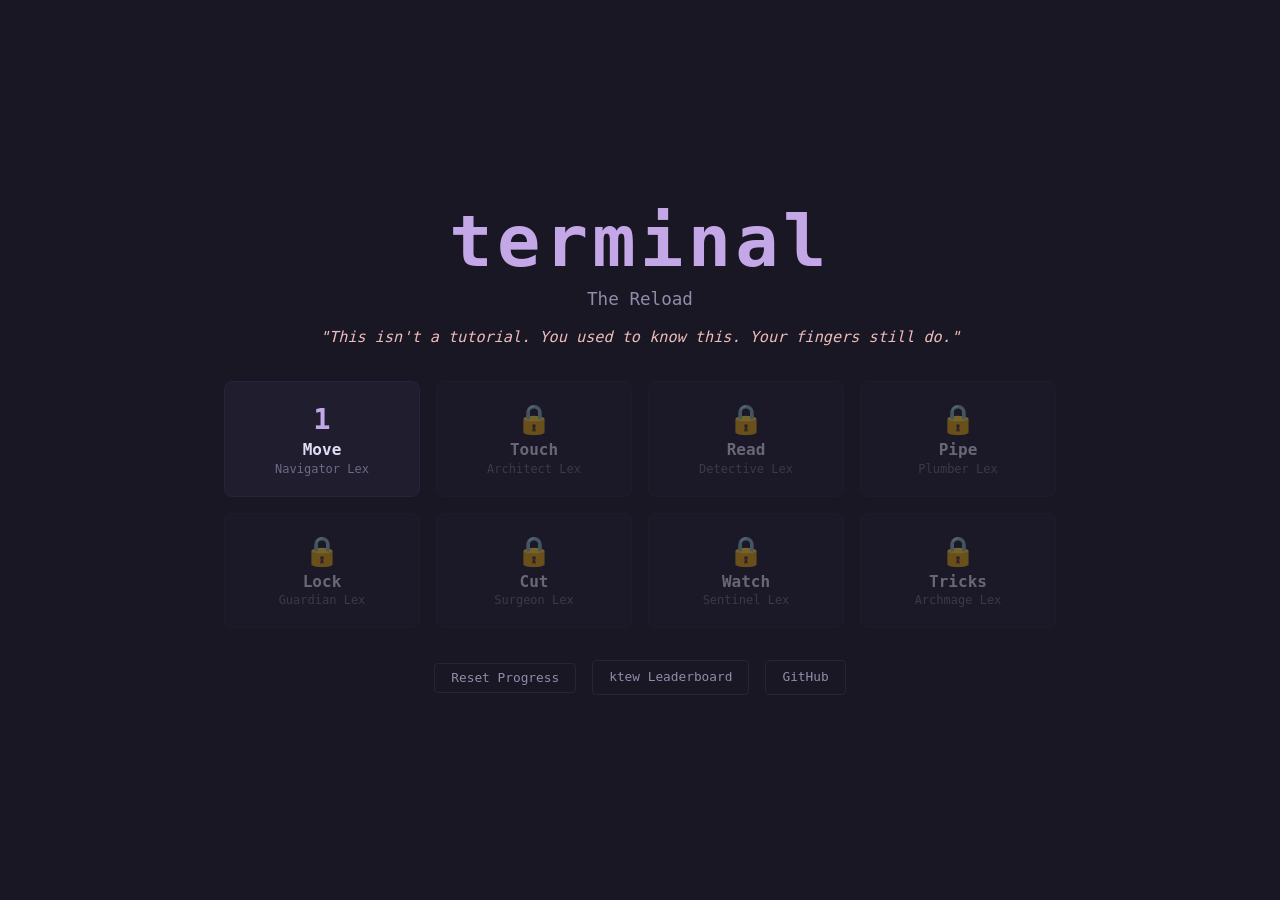
==== site/terminal/index.html @ b8ad7b76 "Add speedrun leaderboard site and Terminal: The Reload interactive game Leaderboard site for ktew sp" ====
<!DOCTYPE html>
<html lang="en">
<head>
  <meta charset="UTF-8">
  <meta name="viewport" content="width=device-width, initial-scale=1.0">
  <title>Terminal: The Reload</title>
  <meta name="description" content="This isn't a tutorial. It's a reload. An interactive terminal game for people who used to know Unix.">
  <meta property="og:title" content="Terminal: The Reload">
  <meta property="og:description" content="This isn't a tutorial. It's a reload.">
  <meta property="og:type" content="website">
  <link rel="stylesheet" href="style.css">
</head>
<body>

  <!-- ═══ Level Select Screen ═══ -->
  <div id="level-select" class="screen active">
    <div class="ls-hero">
      <h1>terminal</h1>
      <p class="subtitle">The Reload</p>
      <p class="tagline">"This isn't a tutorial. You used to know this. Your fingers still do."</p>
    </div>
    <div id="level-select-grid"></div>
    <div class="ls-footer">
      <button id="btn-reset-progress">Reset Progress</button>
      <a href="../index.html">ktew Leaderboard</a>
      <a href="https://github.com/KitSutliff/ktew" target="_blank" rel="noopener">GitHub</a>
    </div>
  </div>

  <!-- ═══ Game Screen ═══ -->
  <div id="game-screen" class="screen">

    <!-- Sidebar with chibi + level info -->
    <div class="game-sidebar">
      <div class="game-chibi-wrap">
        <img id="game-chibi" class="game-chibi" src="chibi-move.png" alt="Lex">
      </div>
      <div id="game-level-name">Level 1: Move</div>
      <div id="game-level-subtitle">Navigator Lex</div>
      <div id="challenge-counter">1/4</div>
      <p class="sidebar-hint">Type <kbd>hint</kbd> for a nudge<br><kbd>hint</kbd> twice for the answer</p>
      <button id="btn-back-to-levels" class="sidebar-btn">Back to Levels</button>
    </div>

    <!-- Terminal -->
    <div class="game-terminal-wrap">
      <div class="terminal-bar">
        <div class="terminal-dots">
          <span class="terminal-dot red"></span>
          <span class="terminal-dot yellow"></span>
          <span class="terminal-dot green"></span>
        </div>
        <span class="terminal-title">kit@reload — zsh</span>
      </div>
      <div id="terminal-output"><div id="terminal-output-inner"></div></div>
      <div class="terminal-input-row">
        <span class="terminal-prompt" id="terminal-prompt">kit@reload:~$&nbsp;</span>
        <input type="text" id="terminal-input" autofocus spellcheck="false" autocomplete="off">
      </div>
    </div>

  </div>

  <script src="game.js"></script>
</body>
</html>
---- site/terminal/style.css ----
/* Rose Pine palette */
:root {
  --base: #191724;
  --surface: #1f1d2e;
  --overlay: #26233a;
  --muted: #6e6a86;
  --subtle: #908caa;
  --text: #e0def4;
  --love: #eb6f92;
  --gold: #f6c177;
  --rose: #ebbcba;
  --pine: #31748f;
  --foam: #9ccfd8;
  --iris: #c4a7e7;
}

*, *::before, *::after {
  box-sizing: border-box;
  margin: 0;
  padding: 0;
}

html {
  scroll-behavior: smooth;
}

body {
  font-family: 'SF Mono', 'Fira Code', 'JetBrains Mono', 'Cascadia Code', Consolas, monospace;
  background: var(--base);
  color: var(--text);
  line-height: 1.6;
  min-height: 100vh;
  overflow: hidden;
}

/* ═══ Screens ═══ */

.screen {
  display: none;
  width: 100vw;
  height: 100vh;
  flex-direction: column;
}

.screen.active {
  display: flex;
}

/* ═══ Level Select ═══ */

#level-select {
  align-items: center;
  justify-content: center;
  padding: 2rem;
  overflow-y: auto;
}

.ls-hero {
  text-align: center;
  margin-bottom: 2rem;
}

.ls-hero h1 {
  font-size: clamp(2.5rem, 8vw, 4.5rem);
  color: var(--iris);
  letter-spacing: 0.06em;
  font-weight: 700;
  line-height: 1;
  margin-bottom: 0.5rem;
}

.ls-hero .subtitle {
  color: var(--subtle);
  font-size: clamp(0.85rem, 2vw, 1.1rem);
  margin-bottom: 0.75rem;
}

.ls-hero .tagline {
  color: var(--rose);
  font-style: italic;
  font-size: clamp(0.8rem, 1.8vw, 0.95rem);
}

#level-select-grid {
  display: grid;
  grid-template-columns: repeat(auto-fill, minmax(10rem, 1fr));
  gap: 1rem;
  max-width: 52rem;
  width: 100%;
  margin-bottom: 2rem;
}

.level-card {
  background: var(--surface);
  border: 1px solid var(--overlay);
  border-radius: 8px;
  padding: 1.25rem;
  text-align: center;
  cursor: pointer;
  font-family: inherit;
  color: var(--text);
  transition: all 0.2s ease;
}

.level-card:hover:not(.locked) {
  border-color: var(--iris);
  background: var(--overlay);
  transform: translateY(-2px);
}

.level-card.completed {
  border-color: var(--foam);
}

.level-card.locked {
  opacity: 0.4;
  cursor: not-allowed;
}

.level-number {
  font-size: 1.8rem;
  font-weight: 700;
  color: var(--iris);
  margin-bottom: 0.25rem;
}

.level-card.completed .level-number {
  color: var(--foam);
}

.level-name {
  font-size: 1rem;
  font-weight: 600;
  color: var(--text);
  margin-bottom: 0.15rem;
}

.level-subtitle {
  font-size: 0.75rem;
  color: var(--muted);
}

.ls-footer {
  display: flex;
  gap: 1rem;
  align-items: center;
  flex-wrap: wrap;
  justify-content: center;
}

.ls-footer button, .ls-footer a {
  background: transparent;
  border: 1px solid var(--overlay);
  color: var(--subtle);
  padding: 0.4rem 1rem;
  border-radius: 4px;
  font-family: inherit;
  font-size: 0.8rem;
  cursor: pointer;
  text-decoration: none;
  transition: all 0.15s ease;
}

.ls-footer button:hover, .ls-footer a:hover {
  color: var(--text);
  border-color: var(--muted);
}

/* ═══ Game Screen ═══ */

#game-screen {
  flex-direction: row;
}

/* Sidebar */

.game-sidebar {
  width: 22rem;
  min-width: 22rem;
  background: var(--surface);
  border-right: 1px solid var(--overlay);
  display: flex;
  flex-direction: column;
  align-items: center;
  padding: 1.5rem 1rem;
  gap: 1rem;
}

.game-chibi-wrap {
  width: 100%;
  display: flex;
  justify-content: center;
  position: relative;
}

.game-chibi {
  width: 100%;
  max-width: 20rem;
  height: auto;
  object-fit: contain;
  border-radius: 8px;
  transition: all 0.3s ease;
}

.game-chibi.chibi-happy {
  animation: chibi-bounce 0.5s ease;
}

.game-chibi.chibi-victory {
  animation: chibi-spin 0.8s ease;
}

.game-chibi.chibi-boss {
  animation: chibi-pulse 1.5s ease infinite;
}

@keyframes chibi-bounce {
  0%, 100% { transform: translateY(0); }
  50% { transform: translateY(-12px); }
}

@keyframes chibi-spin {
  0% { transform: rotate(0deg) scale(1); }
  50% { transform: rotate(10deg) scale(1.05); }
  100% { transform: rotate(0deg) scale(1); }
}

@keyframes chibi-pulse {
  0%, 100% { filter: brightness(1); }
  50% { filter: brightness(1.15); }
}

#game-level-name {
  color: var(--iris);
  font-size: 0.95rem;
  font-weight: 600;
  text-align: center;
}

#game-level-subtitle {
  color: var(--muted);
  font-size: 0.75rem;
  text-align: center;
}

#challenge-counter {
  background: var(--overlay);
  border: 1px solid var(--muted);
  color: var(--text);
  padding: 0.3rem 0.8rem;
  border-radius: 12px;
  font-size: 0.8rem;
  font-weight: 600;
}

#challenge-counter.boss-counter {
  border-color: var(--love);
  color: var(--love);
  background: rgba(235, 111, 146, 0.1);
}

.sidebar-hint {
  color: var(--muted);
  font-size: 0.72rem;
  text-align: center;
  margin-top: auto;
}

.sidebar-hint kbd {
  background: var(--overlay);
  border: 1px solid var(--muted);
  border-radius: 3px;
  padding: 0.05rem 0.3rem;
  font-size: 0.75em;
  font-family: inherit;
  color: var(--foam);
}

.sidebar-btn {
  background: transparent;
  border: 1px solid var(--overlay);
  color: var(--subtle);
  padding: 0.35rem 0.9rem;
  border-radius: 4px;
  font-family: inherit;
  font-size: 0.75rem;
  cursor: pointer;
  transition: all 0.15s ease;
  margin-top: 0.5rem;
}

.sidebar-btn:hover {
  color: var(--text);
  border-color: var(--muted);
}

/* Terminal */

.game-terminal-wrap {
  flex: 1;
  display: flex;
  flex-direction: column;
  min-width: 0;
}

.terminal-bar {
  background: var(--overlay);
  padding: 0.5rem 1rem;
  display: flex;
  align-items: center;
  gap: 0.5rem;
  border-bottom: 1px solid var(--surface);
}

.terminal-dots {
  display: flex;
  gap: 6px;
}

.terminal-dot {
  width: 12px;
  height: 12px;
  border-radius: 50%;
  opacity: 0.8;
}

.terminal-dot.red { background: var(--love); }
.terminal-dot.yellow { background: var(--gold); }
.terminal-dot.green { background: var(--foam); }

.terminal-title {
  color: var(--muted);
  font-size: 0.78rem;
  margin-left: 0.5rem;
}

#terminal-output {
  flex: 1;
  overflow-y: auto;
  padding: 1rem;
  font-size: 0.85rem;
  line-height: 1.5;
  display: flex;
  flex-direction: column;
  justify-content: center;
}

#terminal-output::-webkit-scrollbar {
  width: 6px;
}

#terminal-output::-webkit-scrollbar-track {
  background: var(--base);
}

#terminal-output::-webkit-scrollbar-thumb {
  background: var(--overlay);
  border-radius: 3px;
}

.terminal-input-row {
  display: flex;
  align-items: center;
  padding: 0.5rem 1rem;
  background: var(--surface);
  border-top: 1px solid var(--overlay);
  gap: 0;
}

.terminal-prompt {
  color: var(--foam);
  font-size: 0.85rem;
  white-space: nowrap;
  user-select: none;
}

#terminal-input {
  flex: 1;
  background: transparent;
  border: none;
  color: var(--text);
  font-family: inherit;
  font-size: 0.85rem;
  outline: none;
  padding: 0.25rem 0 0.25rem 0.35rem;
  caret-color: var(--iris);
}

/* ═══ Terminal Output Lines ═══ */

#terminal-output-inner {
  max-width: 52rem;
}

.term-line {
  white-space: pre-wrap;
  word-break: break-word;
}

.term-line.tab-complete {
  color: var(--muted);
  font-size: 0.82rem;
}

.term-line.answer {
  color: var(--love);
  font-weight: 600;
}

.term-line.header {
  color: var(--iris);
  font-weight: 700;
  font-size: 1rem;
}

.term-line.subtitle {
  color: var(--muted);
  font-style: italic;
}

.term-line.intro {
  color: var(--subtle);
}

.term-line.challenge-num {
  color: var(--foam);
  font-weight: 600;
}

.term-line.challenge {
  color: var(--text);
}

.term-line.boss-name {
  color: var(--love);
  font-weight: 700;
  font-size: 1rem;
}

.term-line.input-echo {
  color: var(--subtle);
}

.term-line.output {
  color: var(--text);
}

.term-line.success {
  color: var(--foam);
  font-weight: 600;
}

.term-line.hint {
  color: var(--gold);
  font-style: italic;
}

.term-line.victory {
  color: var(--iris);
}

.term-line.victory-title {
  color: var(--gold);
  font-size: 1.3rem;
  font-weight: 700;
}

/* ═══ Responsive ═══ */

@media (max-width: 768px) {
  #game-screen {
    flex-direction: column;
  }

  .game-sidebar {
    width: 100%;
    min-width: unset;
    flex-direction: row;
    border-right: none;
    border-bottom: 1px solid var(--overlay);
    padding: 0.75rem 1rem;
    gap: 0.75rem;
    overflow-x: auto;
  }

  .game-chibi-wrap {
    width: auto;
  }

  .game-chibi {
    width: 5rem;
    max-width: 5rem;
    height: auto;
  }

  .sidebar-hint {
    display: none;
  }

  #level-select-grid {
    grid-template-columns: repeat(auto-fill, minmax(7rem, 1fr));
    gap: 0.75rem;
  }

  .level-card {
    padding: 0.9rem;
  }
}
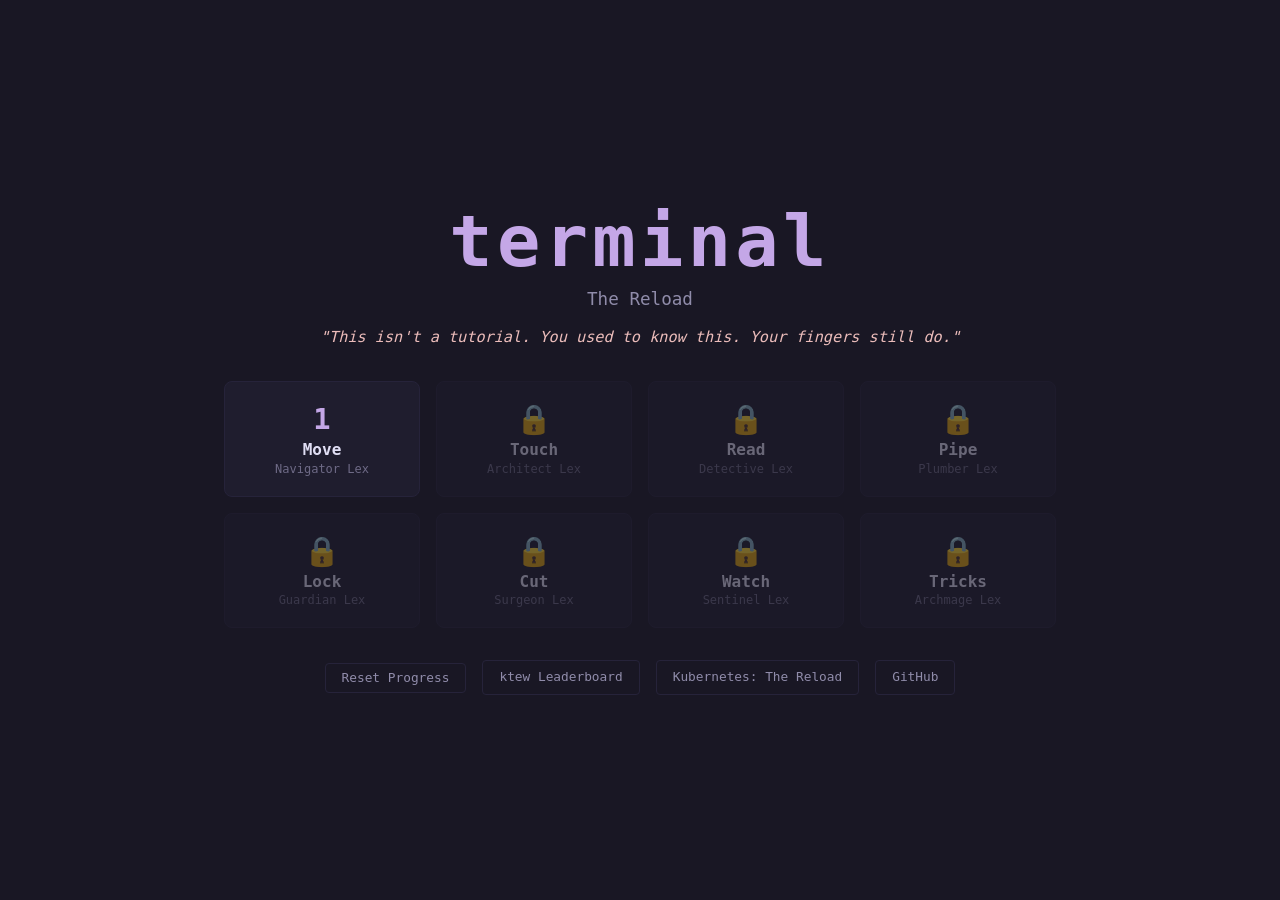
==== commit a52a113a: "Improve Terminal: The Reload game UI and mechanics Co-Authored-By: Claude <noreply@anthropic.com> Ma" ====
--- a/site/terminal/index.html
+++ b/site/terminal/index.html
@@ -23,6 +23,7 @@
     <div class="ls-footer">
       <button id="btn-reset-progress">Reset Progress</button>
       <a href="../index.html">ktew Leaderboard</a>
+      <a href="../kubernetes/index.html">Kubernetes: The Reload</a>
       <a href="https://github.com/KitSutliff/ktew" target="_blank" rel="noopener">GitHub</a>
     </div>
   </div>
@@ -38,6 +39,7 @@
       <div id="game-level-name">Level 1: Move</div>
       <div id="game-level-subtitle">Navigator Lex</div>
       <div id="challenge-counter">1/4</div>
+      <div class="sidebar-divider"></div>
       <p class="sidebar-hint">Type <kbd>hint</kbd> for a nudge<br><kbd>hint</kbd> twice for the answer</p>
       <button id="btn-back-to-levels" class="sidebar-btn">Back to Levels</button>
     </div>
--- a/site/terminal/style.css
+++ b/site/terminal/style.css
@@ -175,29 +175,30 @@
 /* Sidebar */
 
 .game-sidebar {
-  width: 22rem;
-  min-width: 22rem;
+  width: 24rem;
+  min-width: 24rem;
   background: var(--surface);
   border-right: 1px solid var(--overlay);
   display: flex;
   flex-direction: column;
   align-items: center;
-  padding: 1.5rem 1rem;
-  gap: 1rem;
+  padding: 1rem 0.75rem;
+  gap: 0.5rem;
 }
 
 .game-chibi-wrap {
   width: 100%;
-  display: flex;
-  justify-content: center;
+  aspect-ratio: 3 / 4;
+  overflow: hidden;
+  border-radius: 8px;
   position: relative;
 }
 
 .game-chibi {
   width: 100%;
-  max-width: 20rem;
-  height: auto;
-  object-fit: contain;
+  height: 100%;
+  object-fit: cover;
+  object-position: center 35%;
   border-radius: 8px;
   transition: all 0.3s ease;
 }
@@ -232,24 +233,26 @@
 
 #game-level-name {
   color: var(--iris);
-  font-size: 0.95rem;
+  font-size: 0.88rem;
   font-weight: 600;
   text-align: center;
+  margin-top: 0.15rem;
 }
 
 #game-level-subtitle {
   color: var(--muted);
   font-size: 0.75rem;
   text-align: center;
+  margin-top: -0.2rem;
 }
 
 #challenge-counter {
   background: var(--overlay);
   border: 1px solid var(--muted);
   color: var(--text);
-  padding: 0.3rem 0.8rem;
+  padding: 0.2rem 0.7rem;
   border-radius: 12px;
-  font-size: 0.8rem;
+  font-size: 0.75rem;
   font-weight: 600;
 }
 
@@ -259,10 +262,18 @@
   background: rgba(235, 111, 146, 0.1);
 }
 
+.sidebar-divider {
+  width: 60%;
+  height: 1px;
+  background: var(--overlay);
+  margin: 0.25rem 0;
+}
+
 .sidebar-hint {
   color: var(--muted);
   font-size: 0.72rem;
   text-align: center;
+  line-height: 1.45;
   margin-top: auto;
 }
 
@@ -280,13 +291,12 @@
   background: transparent;
   border: 1px solid var(--overlay);
   color: var(--subtle);
-  padding: 0.35rem 0.9rem;
+  padding: 0.3rem 0.8rem;
   border-radius: 4px;
   font-family: inherit;
-  font-size: 0.75rem;
+  font-size: 0.78rem;
   cursor: pointer;
   transition: all 0.15s ease;
-  margin-top: 0.5rem;
 }
 
 .sidebar-btn:hover {
@@ -337,12 +347,12 @@
 #terminal-output {
   flex: 1;
   overflow-y: auto;
-  padding: 1rem;
-  font-size: 0.85rem;
-  line-height: 1.5;
+  padding: 1.5rem 1.5rem 1rem;
+  font-size: 1rem;
+  line-height: 1.6;
   display: flex;
   flex-direction: column;
-  justify-content: center;
+  justify-content: flex-end;
 }
 
 #terminal-output::-webkit-scrollbar {
@@ -361,7 +371,7 @@
 .terminal-input-row {
   display: flex;
   align-items: center;
-  padding: 0.5rem 1rem;
+  padding: 0.6rem 1.5rem;
   background: var(--surface);
   border-top: 1px solid var(--overlay);
   gap: 0;
@@ -369,7 +379,7 @@
 
 .terminal-prompt {
   color: var(--foam);
-  font-size: 0.85rem;
+  font-size: 1rem;
   white-space: nowrap;
   user-select: none;
 }
@@ -380,7 +390,7 @@
   border: none;
   color: var(--text);
   font-family: inherit;
-  font-size: 0.85rem;
+  font-size: 1rem;
   outline: none;
   padding: 0.25rem 0 0.25rem 0.35rem;
   caret-color: var(--iris);
@@ -390,6 +400,7 @@
 
 #terminal-output-inner {
   max-width: 52rem;
+  margin-bottom: 0.5rem;
 }
 
 .term-line {
@@ -410,7 +421,7 @@
 .term-line.header {
   color: var(--iris);
   font-weight: 700;
-  font-size: 1rem;
+  font-size: 1.15rem;
 }
 
 .term-line.subtitle {
@@ -434,7 +445,7 @@
 .term-line.boss-name {
   color: var(--love);
   font-weight: 700;
-  font-size: 1rem;
+  font-size: 1.15rem;
 }
 
 .term-line.input-echo {
@@ -484,13 +495,13 @@
   }
 
   .game-chibi-wrap {
-    width: auto;
+    width: 4rem;
+    min-width: 4rem;
+    aspect-ratio: 1;
   }
 
   .game-chibi {
-    width: 5rem;
-    max-width: 5rem;
-    height: auto;
+    object-position: center 30%;
   }
 
   .sidebar-hint {
